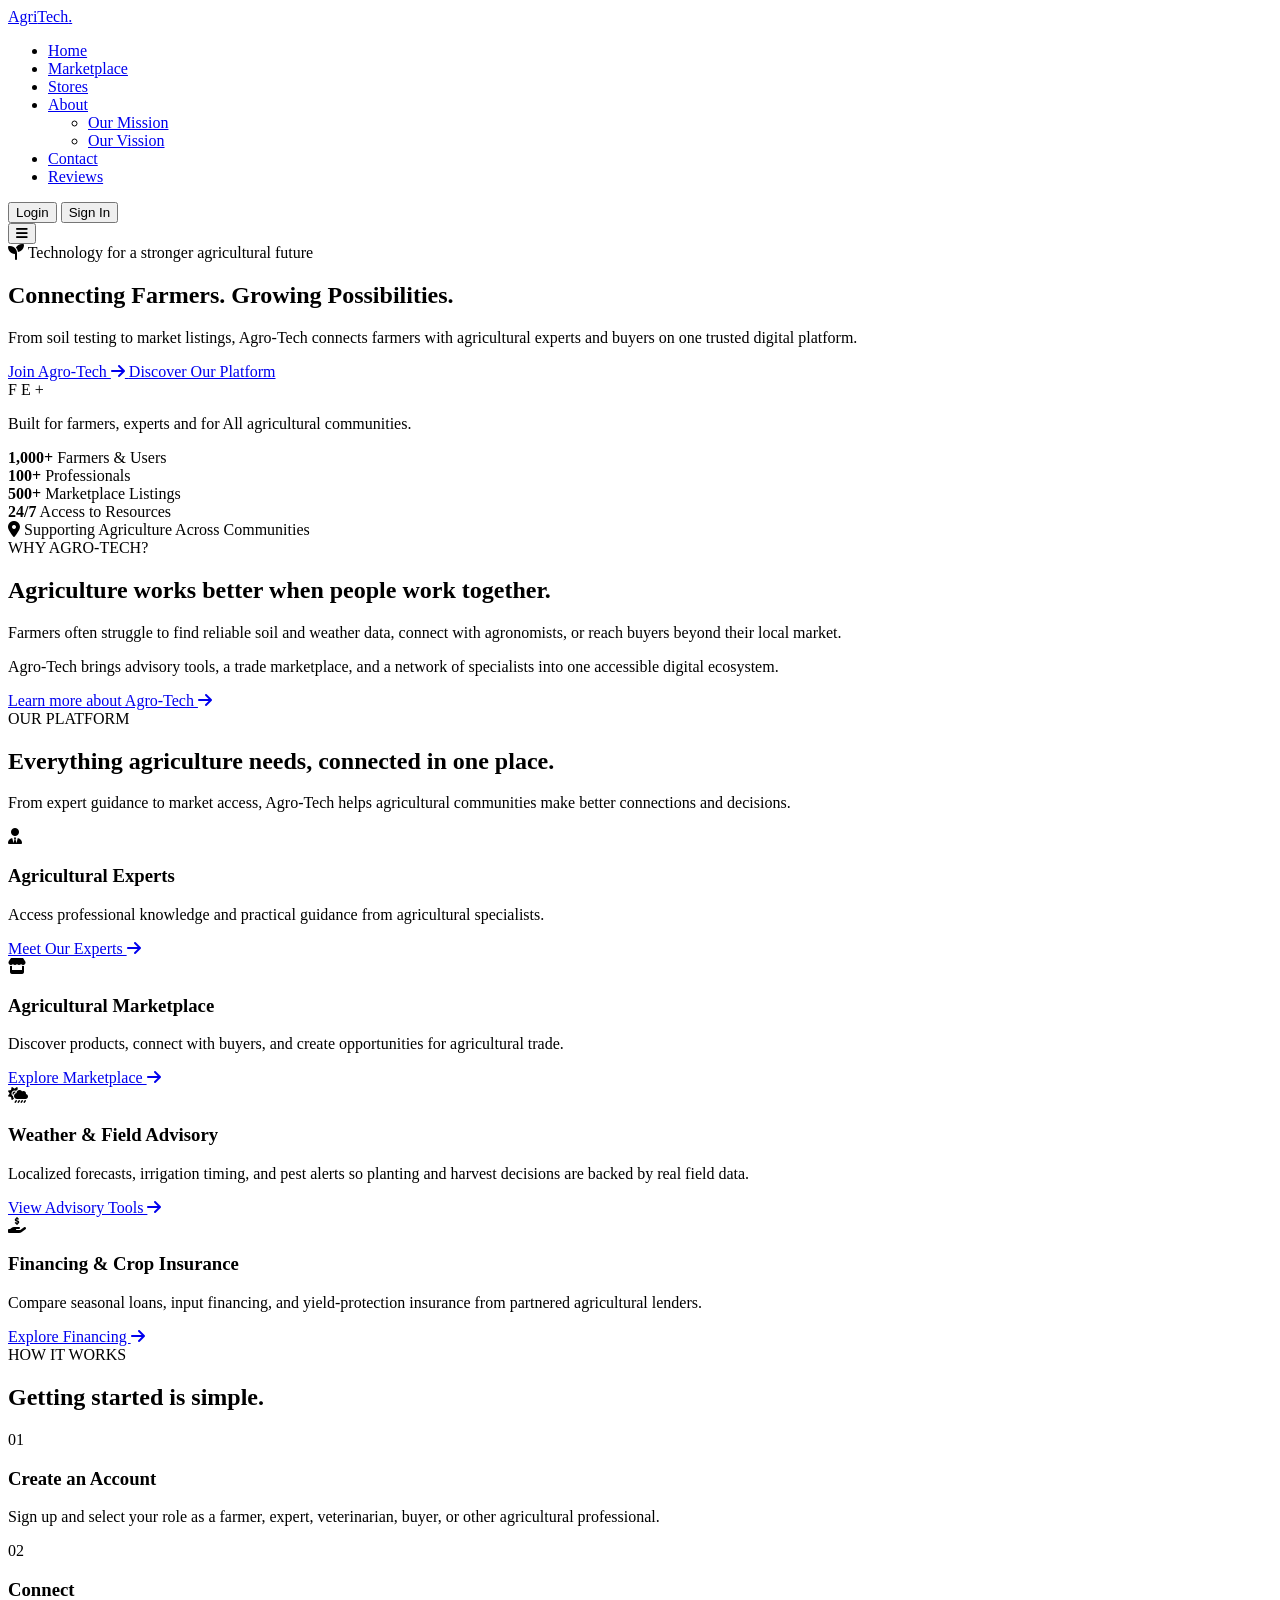
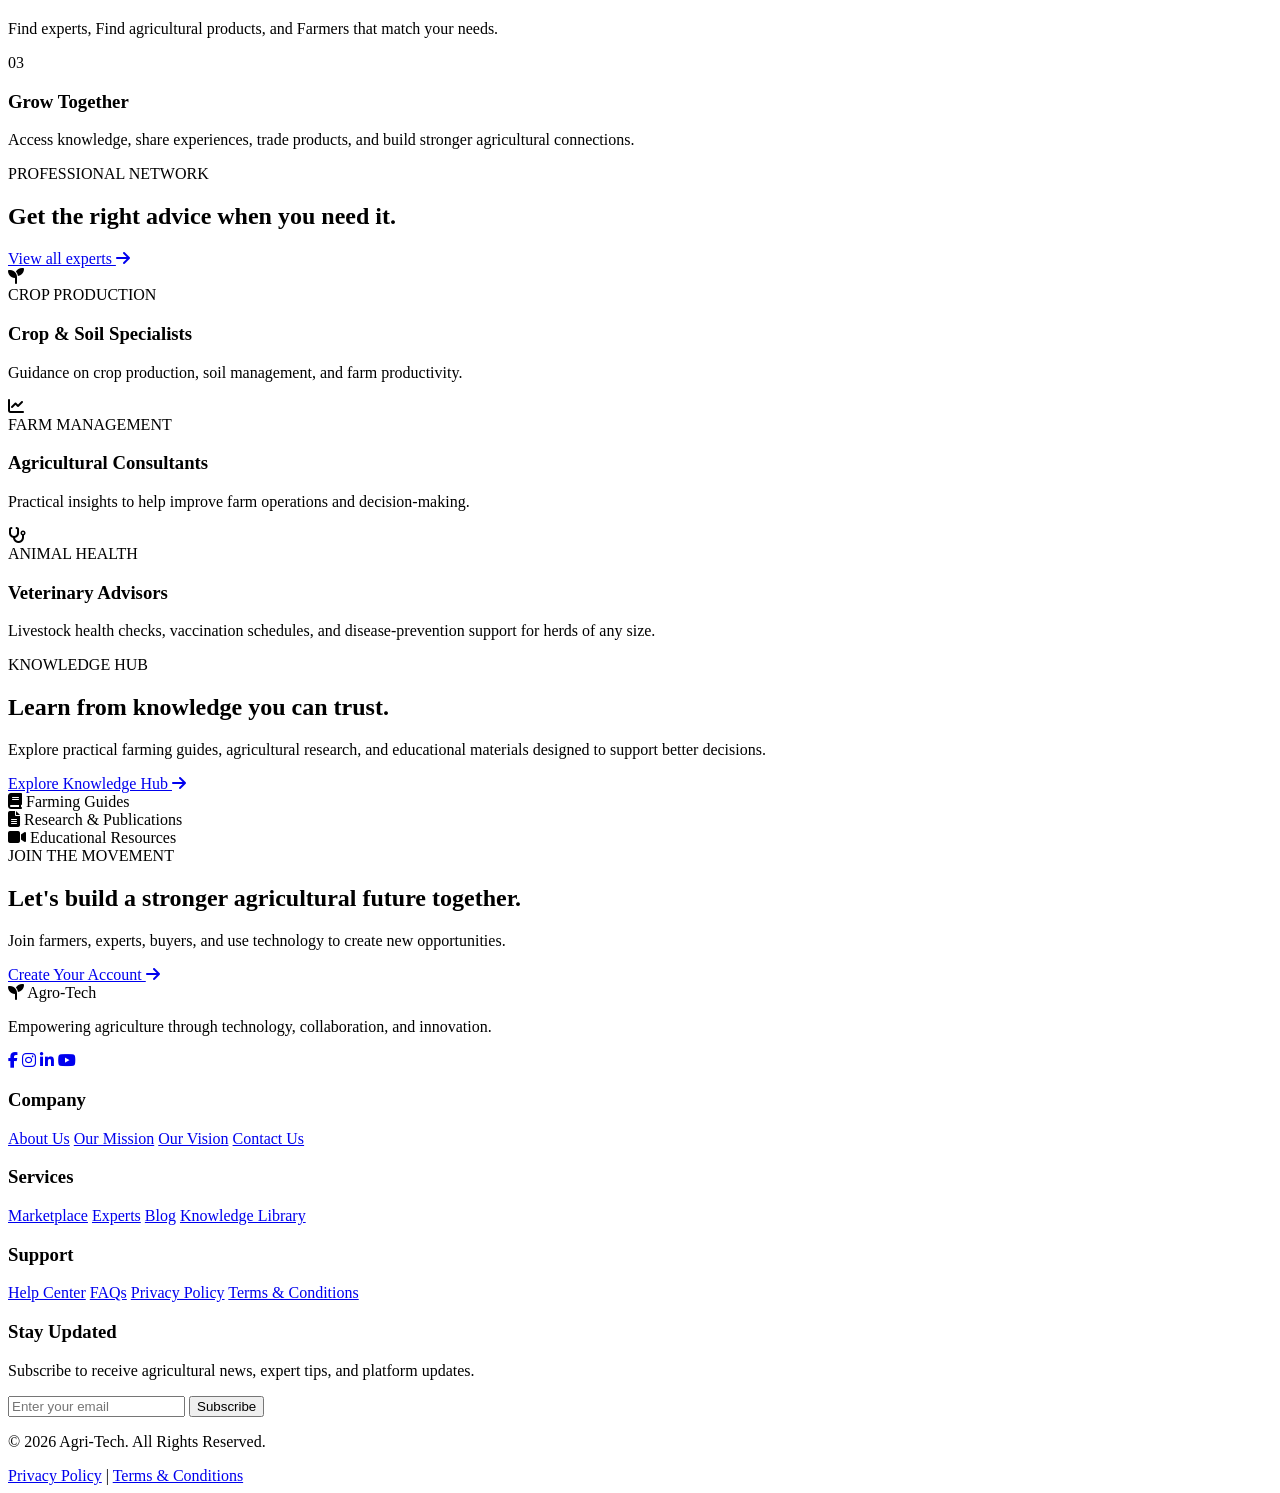
==== index.html @ 583205a7 "Add files via upload" ====
<!DOCTYPE html>
<html lang="en">
<head>
    <meta charset="UTF-8">
    <meta name="viewport" content="width=device-width, initial-scale=1.0">
    <title>AgriTech | Connecting Farmers, Growing Possibilities</title>
    <link rel="stylesheet" href="../Assets/index.css">
    <link rel="stylesheet" href="../Assets/components.css">
    <link rel="stylesheet" href="../Assets/home.css">

    <link rel="preconnect" href="https://fonts.googleapis.com">
    <link rel="preconnect" href="https://fonts.gstatic.com" crossorigin>
    <link href="https://fonts.googleapis.com/css2?family=Playfair+Display:wght@600;700;800&family=DM+Sans:wght@400;500;600;700&display=swap" rel="stylesheet">

    <link rel="stylesheet" href="https://cdnjs.cloudflare.com/ajax/libs/font-awesome/6.7.2/css/all.min.css">
    <!-- Basic Icons -->
<link href="https://cdn.boxicons.com/3.0.8/fonts/basic/boxicons.min.css" rel="stylesheet">
<!-- Filled Icons -->
<link href="https://cdn.boxicons.com/3.0.8/fonts/filled/boxicons-filled.min.css" rel="stylesheet">
<!-- Brand Icons -->
<link href="https://cdn.boxicons.com/3.0.8/fonts/brands/boxicons-brands.min.css" rel="stylesheet">
</head>
<body>
   
    <header class="nav-container">
        <nav class="navbar">
            <a href="#" class="navbar-logo">Agri<span>Tech</span>.</a>
            <ul class="navbar-nav">
                <li class="nav-item active"><a href="index.html" class="nav-link">Home</a></li>
                <li class="nav-item"><a href="marketplace.html" class="nav-link">Marketplace</a></li>
                <li class="nav-item"><a href="stores.html" class="nav-link">Stores</a></li>
                <li class="nav-item dropdown">
                    <a href="about.html" class="nav-link">About</a>
                    <i class="bx bx-chevron-down"></i>
                    <ul class="dropdown-menu">
                        <li><a href="mission.html">Our Mission</a></li>
                        <li><a href="vission.html">Our Vission</a></li>
                    </ul>
                
                </li>
                <li class="nav-item"><a href="contact.html" class="nav-link">Contact</a></li>
                <li class="nav-item"><a href="reviews.html" class="nav-link">Reviews</a></li>
            </ul>

            <div class="navbar-actions">
                <button class="btn btn-primary">
                    Login
                </button>
                <button class="btn btn-secondary">
                   Sign In
                </button>
            </div>
        </nav>
        <!-- Mobile Menu -->

        <button class="mobile-menu">

            <i class="fa-solid fa-bars"></i>

        </button>

    </header>



        
  



<!-- =====================================================
     HERO SECTION
===================================================== -->

<main>

<section class="hero">

    <div class="hero-slider">

        <div class="hero-slide active" style="background-image: url('./images/farmer with tablet.jpeg');"></div>

        <div class="hero-slide" style="background-image: url('./images/hero-equipt.jpg');"></div>

        <div class="hero-slide" style="background-image: url('./images/hero-plant.jpg');"></div>

        <div class="hero-slide" style="background-image: url('./images/herogroup.png');"></div>

    </div>

    <div class="hero-overlay"></div>


    <div class="hero-content">

        <div class="hero-badge">

            <i class="fa-solid fa-seedling"></i>

            Technology for a stronger agricultural future

        </div>


        <h1>

            Connecting Farmers.

            <span>Growing Possibilities.</span>

        </h1>


        <p>

            From soil testing to market listings, Agro-Tech
            connects farmers with agricultural experts and
            buyers on one trusted digital platform.

        </p>


        <div class="hero-actions">

            <a href="register.html"
               class="btn btn-primary">

                Join Agro-Tech

                <i class="fa-solid fa-arrow-right"></i>

            </a>


            <a href="about.html"
               class="btn btn-outline">

                Discover Our Platform

            </a>

        </div>


        <!-- Trust -->

        <div class="hero-trust">

            <div class="avatars">

                <span>F</span>
                <span>E</span>
                <span>+</span>

            </div>

            <p>

                Built for farmers,
                experts and for All agricultural communities.

            </p>

        </div>

    </div>

</section>



<!-- =====================================================
     PLATFORM STATS
===================================================== -->

<section class="stats">

    <div class="stats-container">

        <div class="stat">

            <strong>1,000+</strong>

            <span>Farmers & Users</span>

        </div>


        <div class="stat">

            <strong>100+</strong>

            <span>Professionals</span>

        </div>


        <div class="stat">

            <strong>500+</strong>

            <span>Marketplace Listings</span>

        </div>


        <div class="stat">

            <strong>24/7</strong>

            <span>Access to Resources</span>

        </div>

    </div>

</section>



<!-- =====================================================
     PROBLEM / INTRODUCTION
===================================================== -->

<section class="intro section">

    <div class="intro-image">

        <div class="image-label">

            <i class="fa-solid fa-location-dot"></i>

            Supporting Agriculture Across Communities

        </div>

    </div>


    <div class="intro-content">

        <span class="eyebrow">
            WHY AGRO-TECH?
        </span>


        <h2>
            Agriculture works better
            when people work together.
        </h2>


        <p>

            Farmers often struggle to find reliable soil
            and weather data, connect with agronomists,
            or reach buyers beyond their local market.

        </p>


        <p>

            Agro-Tech brings advisory tools, a trade
            marketplace, and a network of specialists
            into one accessible digital ecosystem.

        </p>


        <a href="about.html" class="text-link">

            Learn more about Agro-Tech

            <i class="fa-solid fa-arrow-right"></i>

        </a>

    </div>

</section>



<!-- =====================================================
     SERVICES
===================================================== -->

<section class="services section">

    <div class="section-header">

        <span class="eyebrow">
            OUR PLATFORM
        </span>

        <h2>
            Everything agriculture needs,
            connected in one place.
        </h2>

        <p>

            From expert guidance to market access,
            Agro-Tech helps agricultural communities
            make better connections and decisions.

        </p>

    </div>


    <div class="service-grid">


        <article class="service-card">

            <div class="service-icon">

                <i class="fa-solid fa-user-tie"></i>

            </div>

            <h3>
                Agricultural Experts
            </h3>

            <p>

                Access professional knowledge and
                practical guidance from agricultural
                specialists.

            </p>

            <a href="experts.html">

                Meet Our Experts
                <i class="fa-solid fa-arrow-right"></i>

            </a>

        </article>



        <article class="service-card">

            <div class="service-icon">

                <i class="fa-solid fa-store"></i>

            </div>

            <h3>
                Agricultural Marketplace
            </h3>

            <p>

                Discover products, connect with buyers,
                and create opportunities for agricultural
                trade.

            </p>

            <a href="marketplace.html">

                Explore Marketplace
                <i class="fa-solid fa-arrow-right"></i>

            </a>

        </article>



        <article class="service-card">

            <div class="service-icon">

                <i class="fa-solid fa-cloud-sun-rain"></i>

            </div>

            <h3>
                Weather & Field Advisory
            </h3>

            <p>

                Localized forecasts, irrigation timing,
                and pest alerts so planting and harvest
                decisions are backed by real field data.

            </p>

            <a href="library.html">

                View Advisory Tools
                <i class="fa-solid fa-arrow-right"></i>

            </a>

        </article>



        <article class="service-card">

            <div class="service-icon">

                <i class="fa-solid fa-hand-holding-dollar"></i>

            </div>

            <h3>
                Financing & Crop Insurance
            </h3>

            <p>

                Compare seasonal loans, input financing,
                and yield-protection insurance from
                partnered agricultural lenders.

            </p>

            <a href="marketplace.html">

                Explore Financing
                <i class="fa-solid fa-arrow-right"></i>

            </a>

        </article>


    </div>

</section>



<!-- =====================================================
     HOW IT WORKS
===================================================== -->

<section class="how-it-works section">

    <div class="section-header">

        <span class="eyebrow">
            HOW IT WORKS
        </span>

        <h2>
            Getting started is simple.
        </h2>

    </div>


    <div class="steps">


        <div class="step">

            <span class="step-number">
                01
            </span>

            <div>

                <h3>
                    Create an Account
                </h3>

                <p>

                    Sign up and select your role
                    as a farmer, expert, veterinarian,
                    buyer, or other agricultural professional.

                </p>

            </div>

        </div>



        <div class="step">

            <span class="step-number">
                02
            </span>

            <div>

                <h3>
                    Connect
                </h3>

                <p>

                    Find experts, Find
                    agricultural products, and
                    Farmers that match your needs.

                </p>

            </div>

        </div>



        <div class="step">

            <span class="step-number">
                03
            </span>

            <div>

                <h3>
                    Grow Together
                </h3>

                <p>

                    Access knowledge, share experiences,
                    trade products, and build stronger
                    agricultural connections.

                </p>

            </div>

        </div>

    </div>

</section>



<!-- =====================================================
     EXPERTS
===================================================== -->

<section class="experts section">

    <div class="section-header split-header">

        <div>

            <span class="eyebrow">
                PROFESSIONAL NETWORK
            </span>

            <h2>
                Get the right advice
                when you need it.
            </h2>

        </div>


        <a href="experts.html" class="text-link">

            View all experts

            <i class="fa-solid fa-arrow-right"></i>

        </a>

    </div>


    <div class="expert-grid">

        <article class="expert-card">

            <div class="expert-avatar">
                <i class="fa-solid fa-seedling"></i>
            </div>

            <div>

                <span class="expert-role">
                    CROP PRODUCTION
                </span>

                <h3>
                    Crop & Soil Specialists
                </h3>

                <p>
                    Guidance on crop production,
                    soil management, and farm productivity.
                </p>

            </div>

        </article>



        <article class="expert-card">

            <div class="expert-avatar">
                <i class="fa-solid fa-chart-line"></i>
            </div>

            <div>

                <span class="expert-role">
                    FARM MANAGEMENT
                </span>

                <h3>
                    Agricultural Consultants
                </h3>

                <p>
                    Practical insights to help improve
                    farm operations and decision-making.
                </p>

            </div>

        </article>


        <article class="expert-card">

            <div class="expert-avatar">
                <i class="fa-solid fa-stethoscope"></i>
            </div>

            <div>

                <span class="expert-role">
                    ANIMAL HEALTH
                </span>

                <h3>
                    Veterinary Advisors
                </h3>

                <p>
                    Livestock health checks, vaccination
                    schedules, and disease-prevention support
                    for herds of any size.
                </p>

            </div>

        </article>

    </div>

</section>



<!-- =====================================================
     KNOWLEDGE HUB
===================================================== -->

<section class="knowledge section">

    <div class="knowledge-content">

        <span class="eyebrow">
            KNOWLEDGE HUB
        </span>

        <h2>
            Learn from knowledge
            you can trust.
        </h2>

        <p>

            Explore practical farming guides,
            agricultural
            research, and educational materials
            designed to support better decisions.

        </p>

        <a href="library.html"
           class="btn btn-primary">

            Explore Knowledge Hub

            <i class="fa-solid fa-arrow-right"></i>

        </a>

    </div>


    <div class="knowledge-list">

        <div>

            <i class="fa-solid fa-book"></i>

            <span>
                Farming Guides
            </span>

        </div>


        <div>

            <i class="fa-solid fa-file-lines"></i>

            <span>
                Research & Publications
            </span>

        </div>


        <div>

            <i class="fa-solid fa-video"></i>

            <span>
                Educational Resources
            </span>

        </div>

    </div>

</section>



<!-- =====================================================
     FINAL CTA
===================================================== -->

<section class="final-cta">

    <div>

        <span class="eyebrow">
            JOIN THE MOVEMENT
        </span>

        <h2>
            Let's build a stronger
            agricultural future together.
        </h2>

        <p>

            Join farmers, experts, 
            buyers, and 
            use technology to create new opportunities.

        </p>

    </div>


    <a href="auth/register.html"
       class="btn btn-white">

        Create Your Account

        <i class="fa-solid fa-arrow-right"></i>

    </a>

</section>

</main>


<script>
    const heroSlide = document.querySelectorAll(".hero-slide");

    let index = 0;

    function showSlide(){
        heroSlide[index].classList.remove("active");
        index++;

        if(index >= heroSlide.length){
            index = 0;
        }

        heroSlide[index].classList.add("active");
    }
    setInterval(showSlide, 5000);
</script>












    <!-- FOOTER DESIGN -->

    <footer class="footer">

    <div class="footer-container">

        <!-- Brand -->
        <div class="footer-column brand-column">

            <div class="footer-logo">
                <i class="fas fa-seedling"></i>
                <span>Agro-Tech</span>
            </div>

            <p>
                Empowering agriculture through technology,
                collaboration, and innovation.
            </p>

            <div class="social-icons">
                <a href="#"><i class="fab fa-facebook-f"></i></a>
                <a href="#"><i class="fab fa-instagram"></i></a>
                <a href="#"><i class="fab fa-linkedin-in"></i></a>
                <a href="#"><i class="fab fa-youtube"></i></a>
            </div>

        </div>


        <!-- Company -->
        <div class="footer-column">

            <h3>Company</h3>

            <a href="about.html">About Us</a>
            <a href="#">Our Mission</a>
            <a href="#">Our Vision</a>
            <a href="contact.html">Contact Us</a>

        </div>


        <!-- Services -->
        <div class="footer-column">

            <h3>Services</h3>

            <a href="marketplace.html">Marketplace</a>
            <a href="experts.html">Experts</a>
            <a href="blog.html">Blog</a>
            <a href="library.html">Knowledge Library</a>

        </div>


        <!-- Support -->
        <div class="footer-column">

            <h3>Support</h3>

            <a href="#">Help Center</a>
            <a href="#">FAQs</a>
            <a href="#">Privacy Policy</a>
            <a href="#">Terms & Conditions</a>

        </div>


        <!-- Newsletter -->
        <div class="footer-column newsletter">

            <h3>Stay Updated</h3>

            <p>
                Subscribe to receive agricultural news,
                expert tips, and platform updates.
            </p>

            <form>

                <input
                    type="email"
                    placeholder="Enter your email"
                    required
                >

                <button type="submit">
                    Subscribe
                </button>

            </form>

        </div>

    </div>


    <!-- Bottom Footer -->

    <div class="footer-bottom">

        <p>
            © 2026 Agri-Tech. All Rights Reserved.
        </p>

        <div>

            <a href="#">Privacy Policy</a>

            <span>|</span>

            <a href="#">Terms & Conditions</a>

        </div>

    </div>

</footer>
</body>
</html>
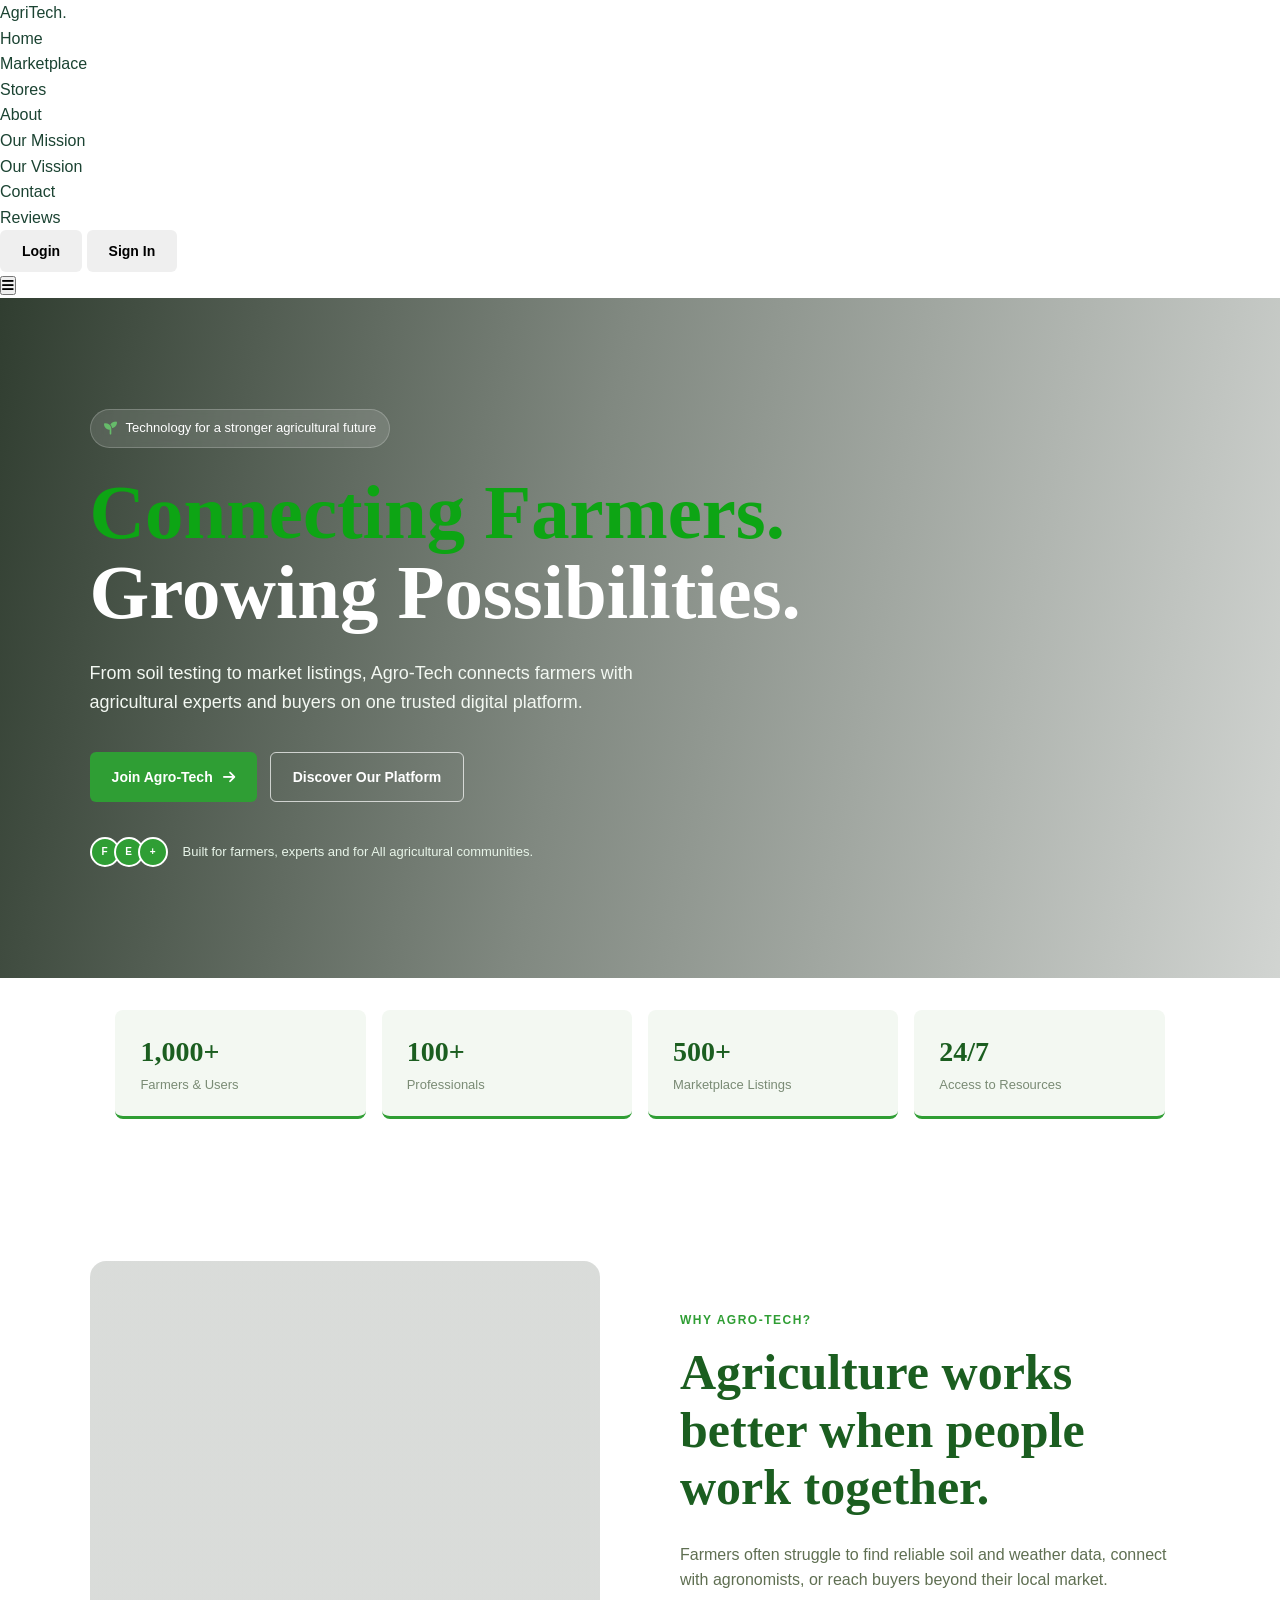
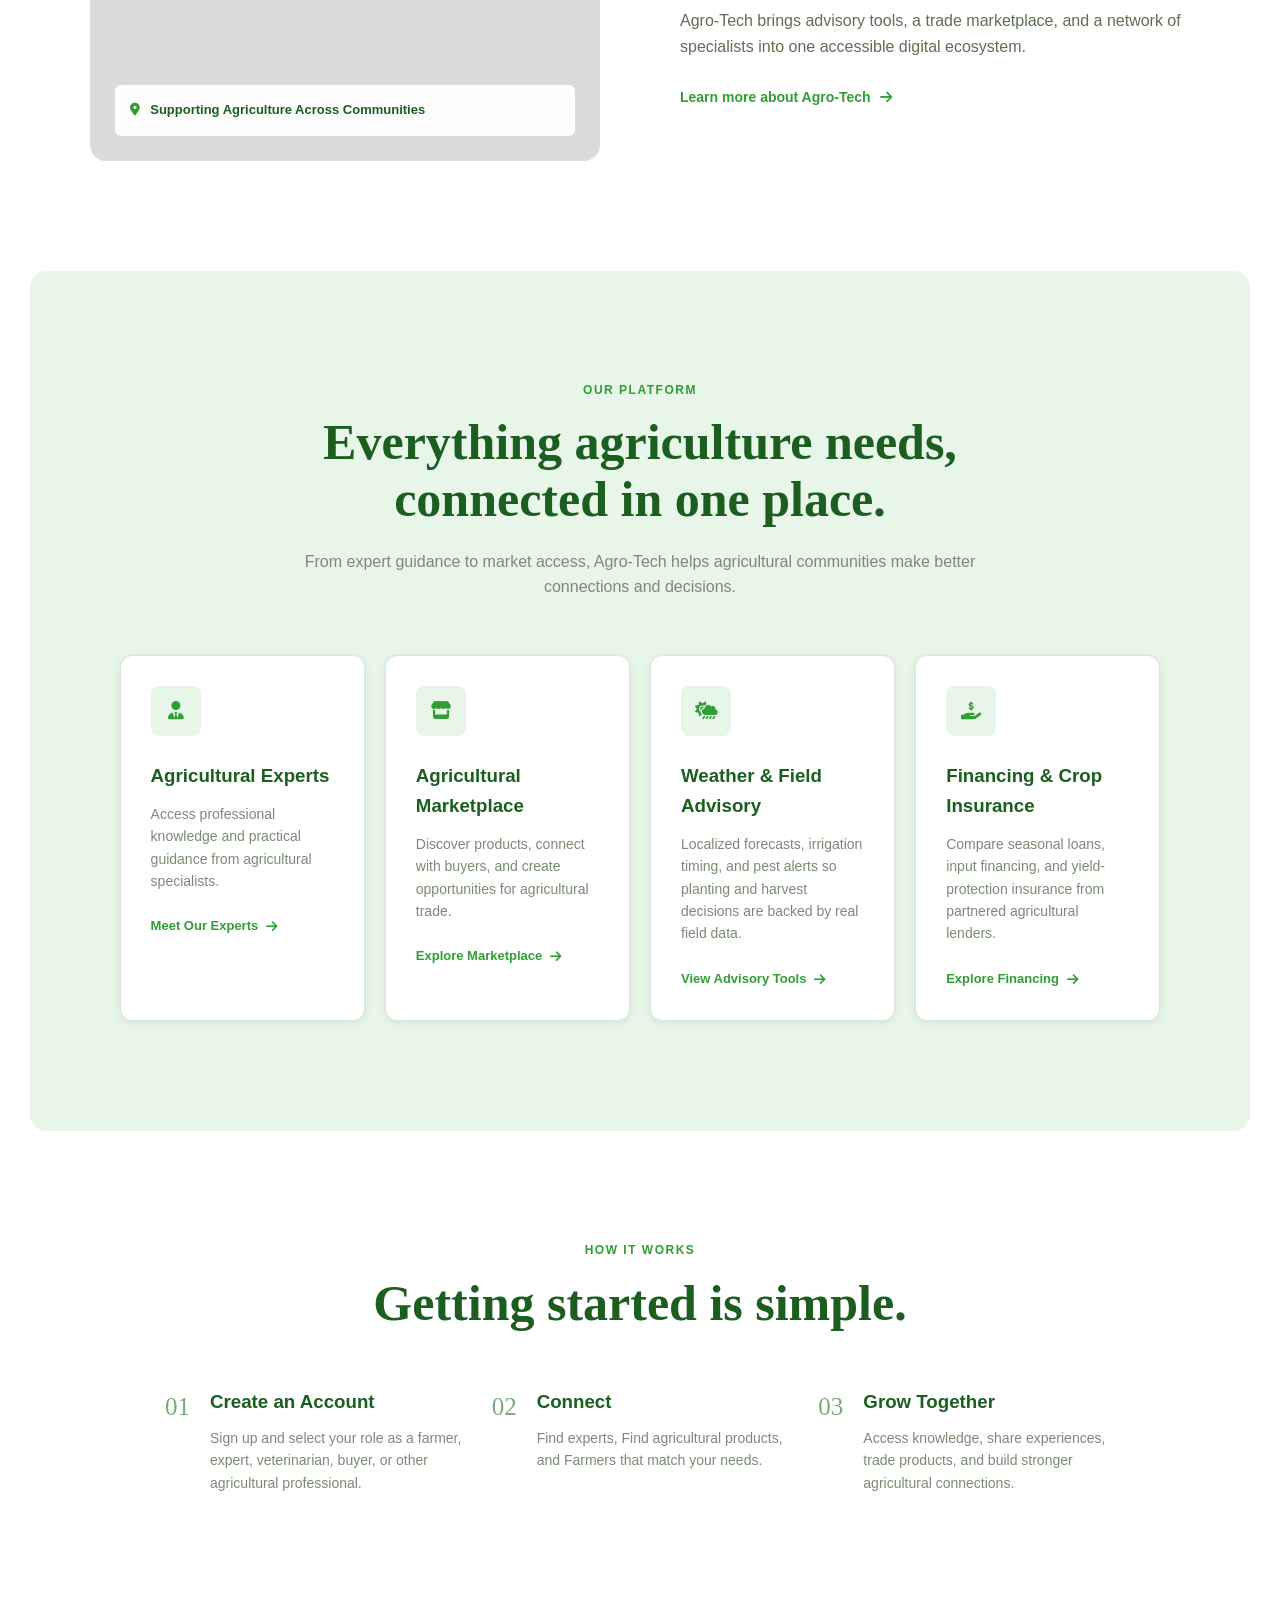
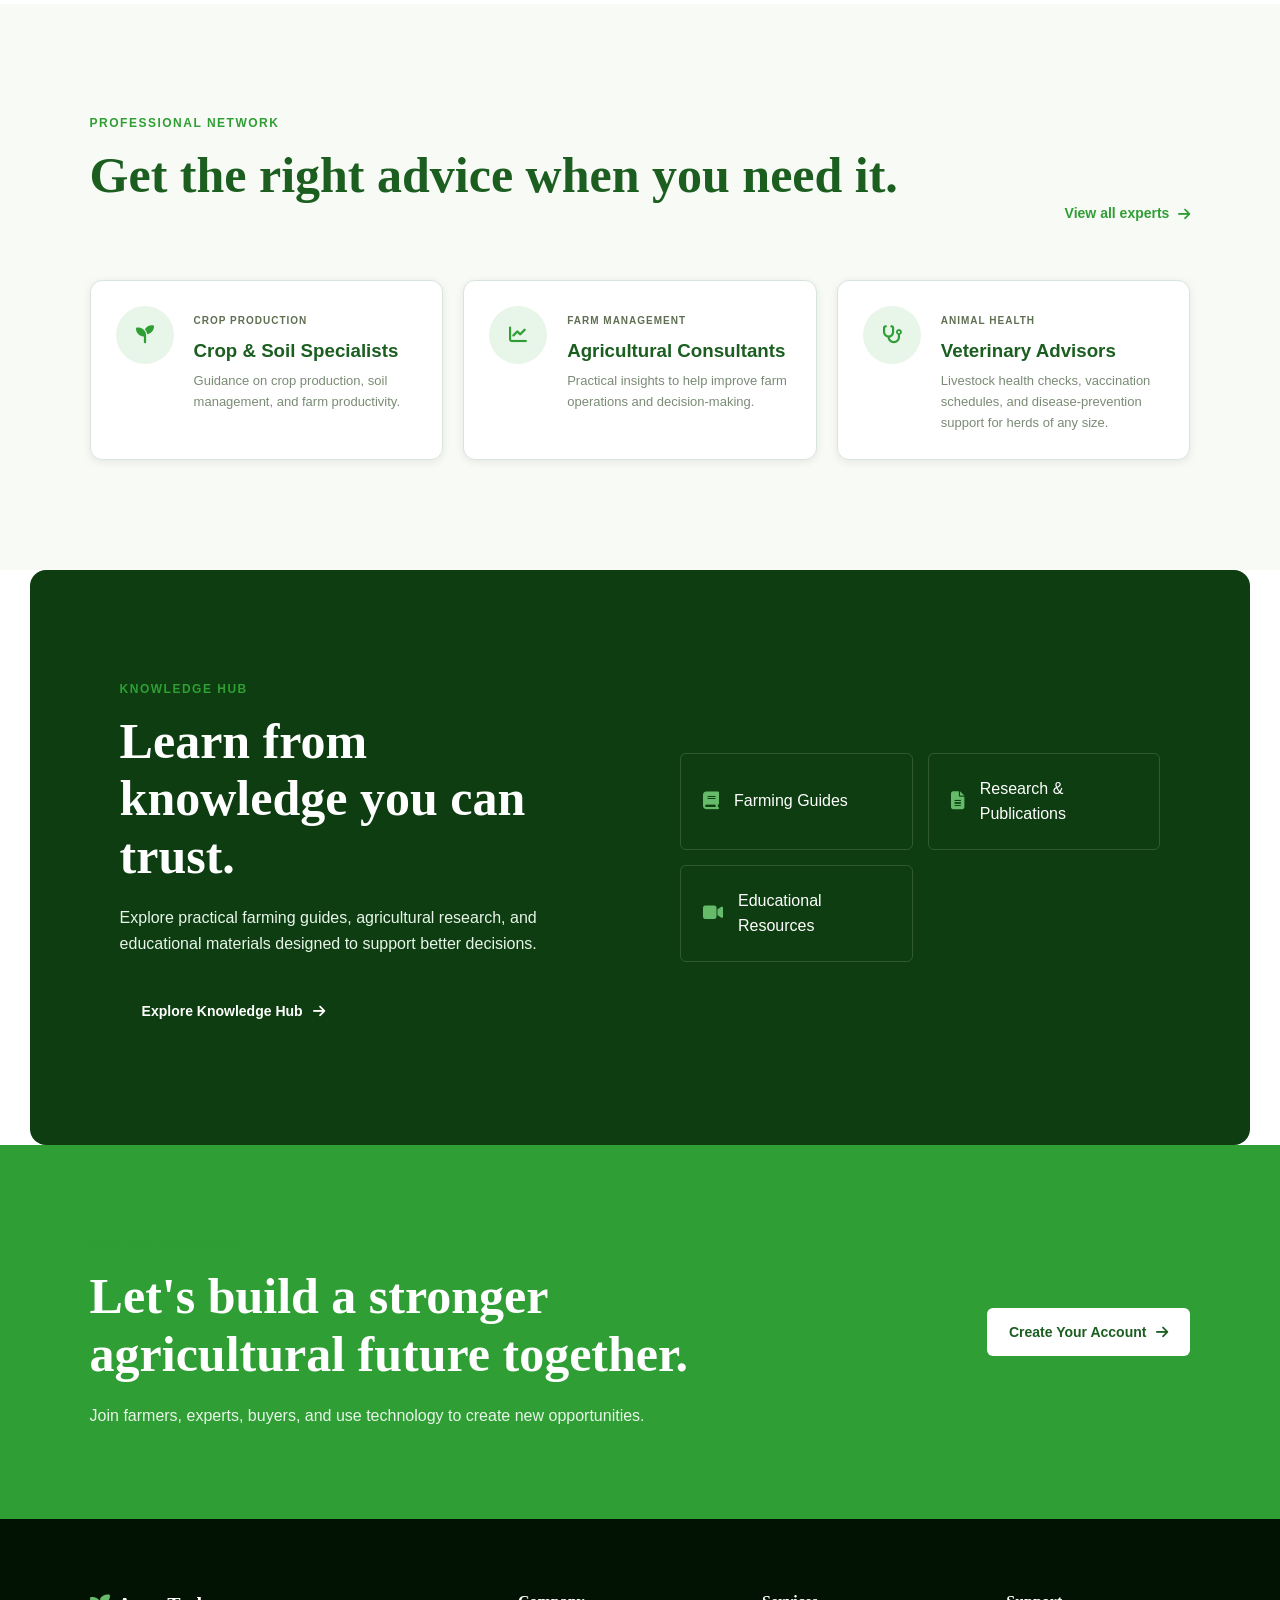
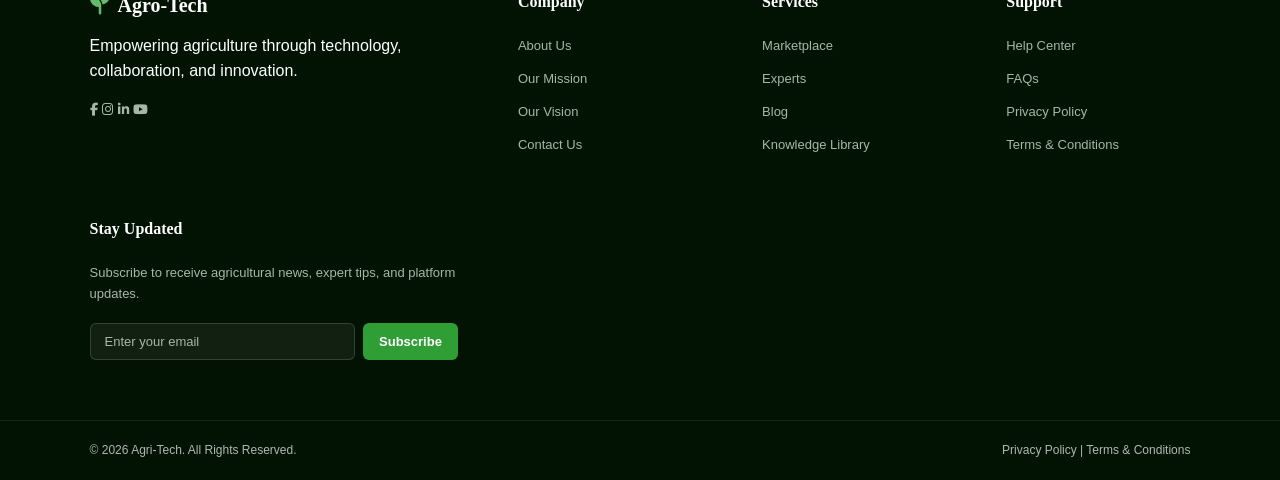
==== commit b6e76b01: "Update index.html" ====
--- a/index.html
+++ b/index.html
@@ -4,9 +4,9 @@
     <meta charset="UTF-8">
     <meta name="viewport" content="width=device-width, initial-scale=1.0">
     <title>AgriTech | Connecting Farmers, Growing Possibilities</title>
-    <link rel="stylesheet" href="../Assets/index.css">
-    <link rel="stylesheet" href="../Assets/components.css">
-    <link rel="stylesheet" href="../Assets/home.css">
+    <link rel="stylesheet" href="index.css">
+    <link rel="stylesheet" href="components.css">
+    <link rel="stylesheet" href="home.css">
 
     <link rel="preconnect" href="https://fonts.googleapis.com">
     <link rel="preconnect" href="https://fonts.gstatic.com" crossorigin>
@@ -934,4 +934,4 @@
 
 </footer>
 </body>
-</html>+</html>
--- a/index.css
+++ b/index.css
@@ -0,0 +1,177 @@
+/* Agriculture Theme Tokens */
+:root {
+  --color-background: #F8FAF5;
+  --color-foreground: #1F2937;
+  --color-surface: #FFFFFF;
+  --color-surface-2: #F3F8F2;
+  --color-surface-3: #E8F5E9;
+  --color-surface-4: #DCEFD8;
+  --color-card: #FFFFFF;
+  --color-card-foreground: #1B4332;
+  --color-popover: #FFFFFF;
+  --color-popover-foreground: #1B4332;
+  --color-brand: #0da514;
+  --color-primary: #2f9e34;
+  --color-primary-foreground: #FFFFFF;
+  --color-secondary: #F9A825;
+  --color-secondary-foreground: #1B1B1B;
+  --color-accent: #8BC34A;
+  --color-accent-foreground: #FFFFFF;
+  --color-text: #2F3E46;
+  --color-text-primary: #1B4332;
+  --color-text-secondary: #5F6F52;
+  --color-text-muted: #7A8B75;
+  --color-text-disabled: #B0B7B4;
+  --color-heading: #1B5E20;
+  --color-nature: #031303;
+  --color-nature-light: #7aaa7c;
+  --color-nature-dark: #0d3d10;
+  --color-harvest: #FBC02D;
+  --color-harvest-light: #FFF59D;
+  --color-harvest-dark: #F57F17;
+  --color-earth: #8D6E63;
+  --color-earth-light: #D7CCC8;
+  --color-earth-dark: #5D4037;
+  --color-fresh: #66BB6A;
+  --color-organic: #43A047;
+  --color-crop: #7CB342;
+  --color-farm: #6D4C41;
+  --color-border: #D9E4DD;
+  --color-border-strong: #A5B8A7;
+  --color-input: #E8F5E9;
+  --color-ring: #43A047;
+  --color-outline: #81C784;
+  --color-divider: #E0E0E0;
+  --color-success: #2E7D32;
+  --color-success-foreground: #FFFFFF;
+  --color-warning: #F9A825;
+  --color-warning-foreground: #1B1B1B;
+  --color-error: #D32F2F;
+  --color-error-foreground: #FFFFFF;
+  --color-info: #0288D1;
+  --color-info-foreground: #FFFFFF;
+  --color-featured: #FFD54F;
+  --color-new-product: #66BB6A;
+  --color-best-seller: #FB8C00;
+  --color-sale: #E53935;
+  --color-discount: #8E24AA;
+  --color-verified-seller: #2E7D32;
+  --color-premium: #C0A000;
+  --color-favorite: #EC407A;
+  --color-chart-1: #2E7D32;
+  --color-chart-2: #66BB6A;
+  --color-chart-3: #FBC02D;
+  --color-chart-4: #8D6E63;
+  --color-chart-5: #43A047;
+  --color-chart-6: #A1887F #f5deb3;
+  --gradient-hero: linear-gradient(135deg,#2E7D32,#81C784);
+  --gradient-primary: linear-gradient(90deg,#388E3C,#66BB6A);
+  --gradient-nature: linear-gradient(135deg,#1B5E20,#4CAF50);
+  --gradient-harvest: linear-gradient(135deg,#FBC02D,#FDD835);
+  --gradient-earth: linear-gradient(135deg,#6D4C41,#A1887F);
+  --gradient-accent: linear-gradient(135deg,#8BC34A,#C5E1A5);
+  --gradient-card: linear-gradient(180deg,#FFFFFF,#F1F8E9);
+  --gradient-section: linear-gradient(180deg,#F8FAF5,#E8F5E9);
+  --font-sans: "Poppins", sans-serif;
+  --font-heading: "Merriweather", serif;
+  --font-mono: "Fira Code", monospace;
+  /*BORDERS*/
+  --radius-none: 0rem;
+  --radius-xs: 0.125rem;
+  --radius-sm: 0.25rem;
+  --radius-md: 0.375rem;
+  --radius-lg: 0.5rem;
+  --radius-xl: 0.75rem;
+  --radius-2xl: 1rem;
+  --radius-3xl: 1.5rem;
+  --radius-full: 9999px;
+/*SPACE*/
+  --space-0: 0rem;
+  --space-1: 0.125rem;
+  --space-2: 0.5rem;
+  --space-3: 0.75rem;
+  --space-4: 1rem;
+  --space-5: 1.25rem;
+  --space-6: 1.5rem;
+  --space-8: 2rem;
+  --space-10: 2.5rem;
+  --space-12: 3rem;
+  --space-16: 4rem;
+  --space-20: 5rem;
+  --space-24: 6rem;
+  --space-32: 8rem;
+  --space-40: 10rem;
+  --space-48: 12rem;
+  --space-56: 14rem;
+  --space-64: 16rem;
+  --space-72: 18rem;
+  --space-80: 20rem;
+  --space-96: 96rem;
+/*BOX SHADOW*/
+  --shadow-xs: 0 1px 2px rgba(0, 0, 0, 0.05);
+  --shadow-sm: 0 1px 3px rgba(0, 0, 0, 0.1), 0 1px 2px rgba(0, 0, 0, 0.06);
+  --shadow-md: 0 4px 6px rgba(0, 0, 0, 0.1), 0 2px 4px 6px rgba(0, 0, 0, 0.06);
+  --shadow-lg: 0 10px 15px rgba(0, 0, 0, 0.1), 0 4px 6px rgba(0, 0, 0, 0.05);
+  --shadow-xl: 0 20px 25px rgba(0, 0, 0, 0.1), 0 8px 10px rgba(0, 0, 0, 0.4);
+  --shadow-2xl: 0 25px 50px rgba(0, 0, 0, 0.25);
+  --shadow-inner: inset 0 2px 4px rgba(0, 0, 0, 0.06);
+  --shadow-card: 0 2px 8px rgba(0, 0, 0, 0.08);
+  --shadow-dropdown: 0 4px 12px rgba(0, 0, 0, 0.12);
+  --shadow-modal: 0 25px 50px rgba(0, 0, 0, 0.3);
+  --shadow-popover: 0 8px 16px rgba(0, 0, , 0, 0.12);
+  --shadow-button: 0 1px 2px rgba(0, 0, 0, 0.08);
+  --shadow-floating: 0 12px 24px rgba(0, 0, 0, 0.15);
+  --shadow-focus: 0 0 0 2px #43a04863;
+/*OPACITIES*/
+  --opacity-0: 0;
+  --opacity-5: 0.05;
+  --opacity-10: 0.1;
+  --opacity-20: 0.2;
+  --opacity-30: 0.3;
+  --opacity-40: 0.4;
+  --opacity-50: 0.5;
+  --opacity-60: 0.6;
+  --opacity-70: 0.7;
+  --opacity-80: 0.8;
+  --opacity-90: 0.9;
+  --opacity-100: 1;
+/* FONTS*/
+  --font-sans: ;
+  --font-heading: ;
+  --font-mono: ;
+/*FONT SIZES*/
+  --text-xs: 0.75rem;
+  --text-sm: 0.85rem;
+  --text-base: 1rem;
+  --text-lg: 1.125rem;
+  --text-xl: 1.25rem;
+  --text-2xl: 1.5rem;
+  --text-3xl: 1.85rem;
+  --text-4xl: 2.25rem;
+  --text-5xl: 3rem;
+  --text-6xl: 3.75rem;
+/*font weight*/
+  --font-light: 300;
+  --font-normal: 400;
+  --font-medium: 400;
+  --font-semibold: 600;
+  --font-bold: 700;
+  --font-extrabold: 800;
+/*line height*/
+  --leading-none: 1;
+  --leading-tight: 1.25;
+  --leading-normal: 1.5;
+  --leading-relaxed: 1.625;
+  --leading-loose: 2;
+/*z index*/
+  --z-base: 0;
+  --z-dropdown: 10;
+  --z-sticky: 20;
+  --z-fixed: 30;
+  --z-overlay: 40;
+  --z-modal: 50;
+  --z-popover: 60;
+  --z-tooltip: 70;
+  --z-toast: 80;
+
+}
--- a/home.css
+++ b/home.css
@@ -0,0 +1,875 @@
+/* =====================================================
+   GLOBAL
+===================================================== */
+
+* {
+    margin: 0;
+    padding: 0;
+    box-sizing: border-box;
+}
+
+html {
+    scroll-behavior: smooth;
+}
+
+body {
+    font-family: "DM Sans", sans-serif;
+    color: var(--color-text-primary);
+    background: var(--color-surface);
+    line-height: 1.6;
+}
+
+a {
+    text-decoration: none;
+    color: inherit;
+}
+
+button {
+    font-family: inherit;
+}
+
+.section {
+    padding: 110px 7%;
+}
+
+.eyebrow {
+    display: block;
+    color: var(--color-primary);
+    font-size: 12px;
+    font-weight: 700;
+    letter-spacing: 1.5px;
+    margin-bottom: 14px;
+}
+
+h1,
+h2 {
+    font-family: "Playfair Display", serif;
+}
+
+h2 {
+    font-size: clamp(32px, 4vw, 50px);
+    line-height: 1.15;
+}
+
+
+/* =====================================================
+   HERO
+===================================================== */
+
+.hero {
+    min-height: 680px;
+    position: relative;
+    display: flex;
+    align-items: center;
+    padding: 100px 7%;
+    overflow: hidden;
+}
+
+/* HERO IMAGE SLIDER */
+
+.hero-slider {
+    position: absolute;
+    inset: 0;
+    width: 100%;
+    height: 100%;
+    z-index: 0;
+}
+
+.hero-slide {
+    position: absolute;
+    inset: 0;
+    width: 100%;
+    height: 100%;
+    background-size: cover;
+    background-position: center;
+    background-repeat: no-repeat;
+    opacity: 0;
+    transform: scale(1.04);
+    transition: opacity 1.2s ease-in-out, transform 6s ease-in-out;
+}
+
+.hero-slide.active {
+    opacity: 1;
+    transform: scale(1);
+    z-index: 1;
+}
+
+.hero-overlay {
+    position: absolute;
+    inset: 0;
+    z-index: 1;
+    background: linear-gradient(
+        100deg,
+        rgba(3, 19, 3, 0.82) 0%,
+        rgba(3, 19, 3, 0.5) 45%,
+        rgba(3, 19, 3, 0.18) 100%
+    );
+}
+
+.hero-content {
+    position: relative;
+    z-index: 2;
+    max-width: 720px;
+    color: var(--color-surface);
+}
+
+.hero-badge {
+    display: inline-flex;
+    align-items: center;
+    gap: 9px;
+    color: var(--color-surface);
+    padding: 8px 13px;
+    background: rgba(255, 255, 255, 0.12);
+    backdrop-filter: blur(6px);
+    border: 1px solid rgba(255, 255, 255, 0.2);
+    border-radius: var(--radius-full);
+    font-size: 13px;
+    margin-bottom: 25px;
+}
+
+.hero-badge i {
+    color: var(--color-fresh);
+}
+
+.hero h1 {
+    font-size: clamp(48px, 6vw, 78px);
+    line-height: 1.05;
+    margin-bottom: 25px;
+    color: var(--color-brand);
+}
+
+.hero h1 span {
+    display: block;
+    color: var(--color-surface);
+}
+
+.hero-content > p {
+    max-width: 620px;
+    font-size: 18px;
+    color: var(--color-surface-2);
+    margin-bottom: 35px;
+}
+
+.hero-actions {
+    display: flex;
+    gap: 13px;
+    margin-bottom: 35px;
+}
+
+.btn {
+    display: inline-flex;
+    align-items: center;
+    justify-content: center;
+    gap: 10px;
+    padding: 13px 22px;
+    border-radius: var(--radius-md);
+    font-size: 14px;
+    font-weight: 700;
+    transition: 0.25s;
+    cursor: pointer;
+    border: none;
+}
+
+.hero .btn-primary {
+    background: var(--color-primary);
+    color: var(--color-primary-foreground);
+}
+
+.hero .btn-primary:hover {
+    background: color-mix(in srgb, var(--color-primary), black 15%);
+    transform: translateY(-2px);
+}
+
+.btn-outline {
+    border: 1px solid rgba(255, 255, 255, 0.7);
+    color: var(--color-surface);
+    background: transparent;
+}
+
+.btn-outline:hover {
+    background: var(--color-surface);
+    color: var(--color-nature-dark);
+}
+
+.hero-trust {
+    display: flex;
+    align-items: center;
+    gap: 15px;
+    color: var(--color-surface-3);
+    font-size: 13px;
+}
+
+.avatars {
+    display: flex;
+}
+
+.avatars span {
+    width: 30px;
+    height: 30px;
+    margin-left: -6px;
+    display: grid;
+    place-items: center;
+    border-radius: var(--radius-full);
+    background: var(--color-primary);
+    border: 2px solid var(--color-surface);
+    font-size: 10px;
+    font-weight: 700;
+    color: var(--color-primary-foreground);
+}
+
+.avatars span:first-child {
+    margin-left: 0;
+}
+
+
+/* =====================================================
+   STATS
+===================================================== */
+
+.stats {
+    background: var(--color-surface);
+    margin: 0 30px;
+}
+
+.stats-container {
+    gap: 1rem;
+    margin: auto;
+    padding: 32px 7%;
+    display: grid;
+    grid-template-columns: repeat(4, 1fr);
+}
+
+.stat {
+    padding: 20px 25px;
+    display: flex;
+    flex-direction: column;
+    background: var(--color-surface-2);
+    border-bottom: 3px solid var(--color-primary);
+    border-radius: var(--radius-lg);
+}
+
+.stat strong {
+    color: var(--color-heading);
+    font-family: "Playfair Display", serif;
+    font-size: 28px;
+}
+
+.stat span {
+    color: var(--color-text-muted);
+    font-size: 13px;
+}
+
+
+/* =====================================================
+   INTRO
+===================================================== */
+
+.intro {
+    display: grid;
+    grid-template-columns: 1fr 1fr;
+    gap: 80px;
+    align-items: center;
+}
+
+.intro-image {
+    min-height: 500px;
+    border-radius: var(--radius-2xl);
+    position: relative;
+    background:
+        linear-gradient(
+            rgba(3, 19, 3, 0.15),
+            rgba(3, 19, 3, 0.15)
+        ),
+        url("../pages/images/5bbcd805-3cbc-4d32-b3e5-0cee4b473ad4.jpeg")
+        center/cover;
+}
+
+.image-label {
+    position: absolute;
+    bottom: 25px;
+    left: 25px;
+    right: 25px;
+    padding: 15px;
+    border-radius: var(--radius-md);
+    background: rgba(255, 255, 255, 0.94);
+    color: var(--color-heading);
+    font-size: 13px;
+    font-weight: 600;
+}
+
+.image-label i {
+    color: var(--color-primary);
+    margin-right: 7px;
+}
+
+.intro-content h2 {
+    color: var(--color-heading);
+    margin-bottom: 25px;
+}
+
+.intro-content p {
+    color: var(--color-text-secondary);
+    margin-bottom: 15px;
+}
+
+.text-link {
+    display: inline-flex;
+    align-items: center;
+    gap: 9px;
+    color: var(--color-primary);
+    font-size: 14px;
+    font-weight: 700;
+    margin-top: 12px;
+    transition: gap 0.25s, color 0.25s;
+}
+
+.text-link:hover {
+    gap: 13px;
+    color: color-mix(in srgb, var(--color-primary), black 15%);
+}
+
+
+/* =====================================================
+   SECTION HEADER
+===================================================== */
+
+.section-header {
+    max-width: 720px;
+    margin: 0 auto 55px;
+    text-align: center;
+}
+
+.section-header h2 {
+    color: var(--color-heading);
+    margin-bottom: 20px;
+}
+
+.section-header p {
+    color: var(--color-text-muted);
+}
+
+
+/* =====================================================
+   SERVICES
+===================================================== */
+
+.services {
+    background: var(--color-surface-3);
+    margin: 0 30px;
+    border-radius: var(--radius-2xl);
+}
+
+.service-grid {
+    display: grid;
+    grid-template-columns: repeat(auto-fit, minmax(240px, 1fr));
+    gap: 20px;
+}
+
+.service-card {
+    padding: 30px;
+    background: var(--color-card);
+    border: 1px solid var(--color-border);
+    border-radius: var(--radius-xl);
+    box-shadow: var(--shadow-card);
+    transition: 0.3s;
+}
+
+.service-card:hover {
+    transform: translateY(-6px);
+    box-shadow: var(--shadow-lg);
+}
+
+.service-icon {
+    width: 50px;
+    height: 50px;
+    display: grid;
+    place-items: center;
+    background: var(--color-surface-3);
+    color: var(--color-primary);
+    border-radius: var(--radius-lg);
+    margin-bottom: 25px;
+    font-size: 18px;
+}
+
+.service-card h3 {
+    color: var(--color-heading);
+    margin-bottom: 12px;
+}
+
+.service-card p {
+    color: var(--color-text-muted);
+    font-size: 14px;
+    margin-bottom: 20px;
+}
+
+.service-card a {
+    display: inline-flex;
+    align-items: center;
+    gap: 8px;
+    color: var(--color-primary);
+    font-size: 13px;
+    font-weight: 700;
+    transition: gap 0.25s;
+}
+
+.service-card a:hover {
+    gap: 11px;
+}
+
+
+/* =====================================================
+   HOW IT WORKS
+===================================================== */
+
+.how-it-works {
+    background: var(--color-surface);
+}
+
+.steps {
+    max-width: 950px;
+    margin: auto;
+    display: grid;
+    grid-template-columns: repeat(3, 1fr);
+    gap: 30px;
+}
+
+.step {
+    display: flex;
+    gap: 20px;
+}
+
+.step-number {
+    font-size: 25px;
+    color: var(--color-nature-light);
+    font-family: "Playfair Display", serif;
+}
+
+.step h3 {
+    color: var(--color-heading);
+    margin-bottom: 10px;
+}
+
+.step p {
+    color: var(--color-text-muted);
+    font-size: 14px;
+}
+
+
+/* =====================================================
+   EXPERTS
+===================================================== */
+
+.experts {
+    background: var(--color-background);
+}
+
+.split-header {
+    max-width: none;
+    display: flex;
+    justify-content: space-between;
+    align-items: end;
+    text-align: left;
+}
+
+.expert-grid {
+    display: grid;
+    grid-template-columns: repeat(3, 1fr);
+    gap: 20px;
+}
+
+.expert-card {
+    padding: 25px;
+    background: var(--color-card);
+    border: 1px solid var(--color-border);
+    border-radius: var(--radius-xl);
+    box-shadow: var(--shadow-card);
+    display: flex;
+    gap: 20px;
+    transition: 0.3s;
+}
+
+.expert-card:hover {
+    transform: translateY(-4px);
+    box-shadow: var(--shadow-lg);
+}
+
+.expert-avatar {
+    flex-shrink: 0;
+    width: 58px;
+    height: 58px;
+    display: grid;
+    place-items: center;
+    border-radius: var(--radius-full);
+    background: var(--color-surface-3);
+    color: var(--color-primary);
+    font-size: 18px;
+}
+
+.expert-role {
+    color: var(--color-text-secondary);
+    font-size: 10px;
+    font-weight: 700;
+    letter-spacing: 1px;
+}
+
+.expert-card h3 {
+    color: var(--color-heading);
+    margin: 5px 0;
+}
+
+.expert-card p {
+    color: var(--color-text-muted);
+    font-size: 13px;
+}
+
+
+/* =====================================================
+   KNOWLEDGE
+===================================================== */
+
+.knowledge {
+    background: var(--color-nature-dark);
+    color: var(--color-surface);
+    margin: 0 30px;
+    border-radius: var(--radius-2xl);
+    display: grid;
+    grid-template-columns: 1fr 1fr;
+    gap: 80px;
+    align-items: center;
+}
+
+.knowledge-content h2 {
+    margin-bottom: 20px;
+}
+
+.knowledge-content p {
+    color: var(--color-surface-3);
+    max-width: 550px;
+    margin-bottom: 30px;
+}
+
+.knowledge-list {
+    display: grid;
+    grid-template-columns: repeat(2, 1fr);
+    gap: 15px;
+}
+
+.knowledge-list div {
+    padding: 22px;
+    border: 1px solid rgba(255, 255, 255, 0.15);
+    border-radius: var(--radius-md);
+    display: flex;
+    align-items: center;
+    gap: 15px;
+}
+
+.knowledge-list i {
+    color: var(--color-fresh);
+    font-size: 18px;
+}
+
+
+/* =====================================================
+   FINAL CTA
+===================================================== */
+
+.final-cta {
+    padding: 90px 7%;
+    background: var(--color-primary);
+    color: var(--color-primary-foreground);
+    display: flex;
+    align-items: center;
+    justify-content: space-between;
+    gap: 50px;
+}
+
+.final-cta h2 {
+    max-width: 700px;
+    margin-bottom: 20px;
+}
+
+.final-cta p {
+    max-width: 650px;
+    color: var(--color-surface-3);
+}
+
+.btn-white {
+    flex-shrink: 0;
+    background: var(--color-surface);
+    color: var(--color-heading);
+}
+
+.btn-white:hover {
+    transform: translateY(-2px);
+    box-shadow: var(--shadow-lg);
+}
+
+
+/* =====================================================
+   FOOTER
+===================================================== */
+
+.footer {
+    background: var(--color-nature);
+    color: var(--color-surface);
+    padding-top: 70px;
+}
+
+.footer-container {
+    padding: 0 7% 60px;
+    display: grid;
+    grid-template-columns: 2fr repeat(3, 1fr);
+    gap: 60px;
+}
+
+.footer-logo {
+    display: flex;
+    align-items: center;
+    gap: 8px;
+    font-family: "Playfair Display", serif;
+    font-size: 20px;
+    font-weight: 700;
+}
+
+.footer-logo i {
+    color: var(--color-fresh);
+}
+
+.footer-brand p {
+    color: var(--color-border-strong);
+    max-width: 330px;
+    margin: 25px 0;
+    font-size: 14px;
+}
+
+.socials {
+    display: flex;
+    gap: 10px;
+}
+
+.socials a {
+    width: 36px;
+    height: 36px;
+    display: grid;
+    place-items: center;
+    border: 1px solid rgba(255, 255, 255, 0.14);
+    border-radius: var(--radius-full);
+    color: var(--color-border-strong);
+    transition: 0.25s;
+}
+
+.socials a:hover {
+    background: var(--color-primary);
+    border-color: var(--color-primary);
+    color: var(--color-primary-foreground);
+}
+
+.footer-column {
+    display: flex;
+    flex-direction: column;
+    gap: 12px;
+}
+
+.footer-column h3,
+.footer-column h4 {
+    margin-bottom: 10px;
+    font-family: "Playfair Display", serif;
+    font-size: 16px;
+}
+
+.footer-column a {
+    color: var(--color-border-strong);
+    font-size: 13px;
+    transition: 0.2s;
+}
+
+.footer-column a:hover {
+    color: var(--color-fresh);
+}
+
+.newsletter p {
+    color: var(--color-border-strong);
+    font-size: 13px;
+}
+
+.newsletter form {
+    display: flex;
+    gap: 8px;
+    margin-top: 6px;
+}
+
+.newsletter input {
+    flex: 1;
+    min-width: 0;
+    padding: 10px 14px;
+    border-radius: var(--radius-md);
+    border: 1px solid rgba(255, 255, 255, 0.15);
+    background: rgba(255, 255, 255, 0.06);
+    color: var(--color-surface);
+    font-size: 13px;
+}
+
+.newsletter input::placeholder {
+    color: var(--color-border-strong);
+}
+
+.newsletter button {
+    padding: 10px 16px;
+    border-radius: var(--radius-md);
+    border: none;
+    background: var(--color-primary);
+    color: var(--color-primary-foreground);
+    font-weight: 700;
+    font-size: 13px;
+    cursor: pointer;
+    transition: 0.25s;
+}
+
+.newsletter button:hover {
+    background: color-mix(in srgb, var(--color-primary), black 15%);
+}
+
+.footer-bottom {
+    padding: 20px 7%;
+    border-top: 1px solid rgba(255, 255, 255, 0.08);
+    display: flex;
+    justify-content: space-between;
+    color: var(--color-text-disabled);
+    font-size: 12px;
+}
+
+.footer-bottom a {
+    color: var(--color-text-disabled);
+}
+
+.footer-bottom a:hover {
+    color: var(--color-fresh);
+}
+
+
+/* =====================================================
+   RESPONSIVE
+===================================================== */
+
+@media (max-width: 1100px) {
+
+    .nav-links {
+        display: none;
+    }
+
+    .mobile-menu {
+        display: block;
+    }
+
+    .stats-container {
+        grid-template-columns: repeat(2, 1fr);
+    }
+
+    .expert-grid {
+        grid-template-columns: 1fr;
+    }
+
+}
+
+@media (max-width: 800px) {
+
+    .announcement {
+        flex-direction: column;
+        gap: 2px;
+    }
+
+    .nav-actions .search-button,
+    .login-link {
+        display: none;
+    }
+
+    .hero {
+        min-height: 620px;
+    }
+
+    .intro,
+    .knowledge {
+        grid-template-columns: 1fr;
+    }
+
+    .knowledge {
+        margin: 0 20px;
+    }
+
+    .intro-image {
+        min-height: 400px;
+    }
+
+    .steps {
+        grid-template-columns: 1fr;
+    }
+
+    .final-cta {
+        flex-direction: column;
+        align-items: flex-start;
+    }
+
+    .footer-container {
+        grid-template-columns: 1fr 1fr;
+    }
+
+}
+
+@media (max-width: 550px) {
+
+    .section {
+        padding: 75px 6%;
+    }
+
+    .navbar {
+        padding: 0 6%;
+    }
+
+    .hero {
+        padding: 80px 6%;
+    }
+
+    .hero h1 {
+        font-size: 46px;
+    }
+
+    .hero-actions {
+        flex-direction: column;
+        align-items: stretch;
+    }
+
+    .stats,
+    .services,
+    .knowledge {
+        margin: 0 16px;
+    }
+
+    .stats-container {
+        grid-template-columns: 1fr;
+    }
+
+    .service-grid,
+    .knowledge-list {
+        grid-template-columns: 1fr;
+    }
+
+    .split-header {
+        flex-direction: column;
+        align-items: flex-start;
+        gap: 20px;
+    }
+
+    .footer-container {
+        grid-template-columns: 1fr;
+    }
+
+    .newsletter form {
+        flex-direction: column;
+    }
+
+    .footer-bottom {
+        flex-direction: column;
+        gap: 10px;
+    }
+
+}
